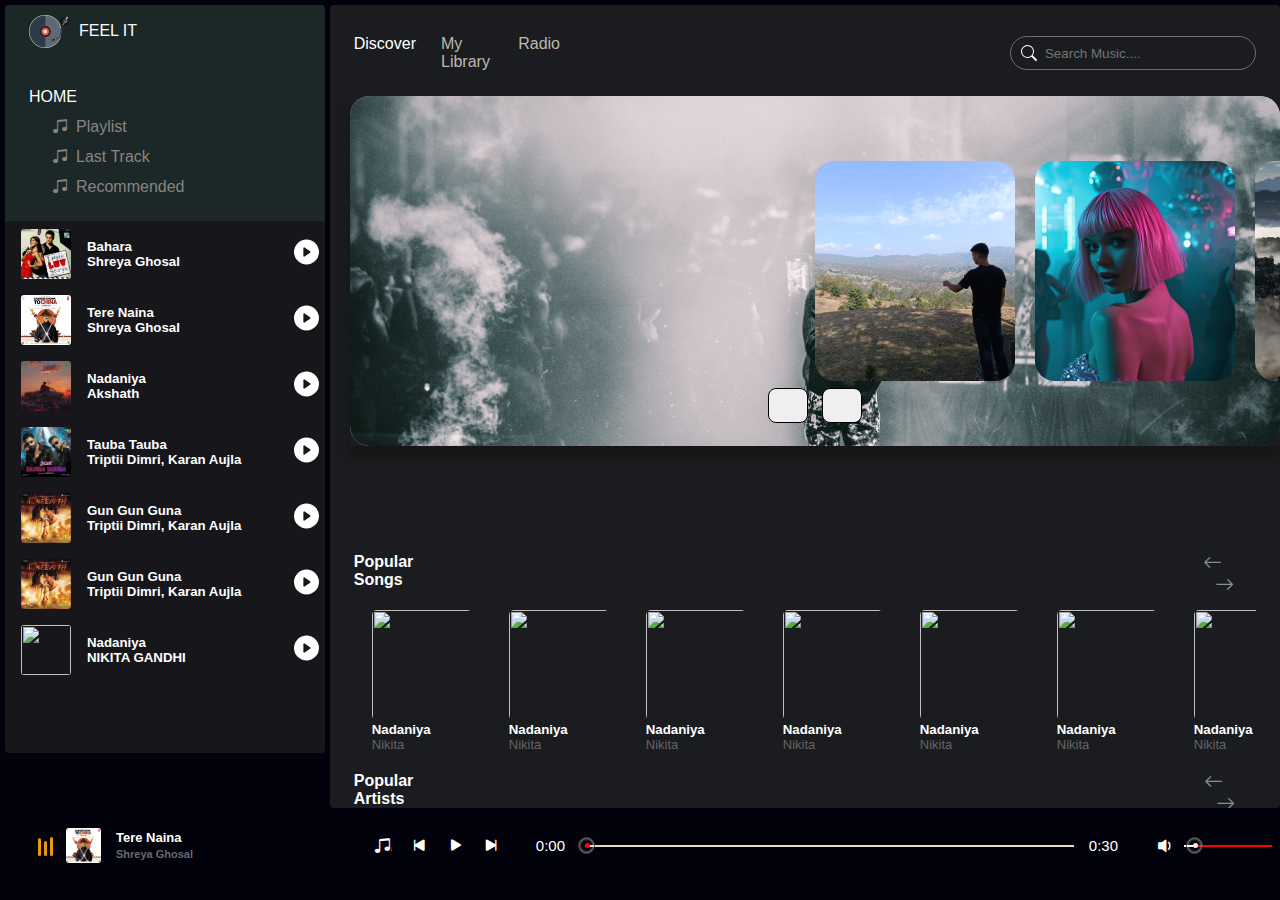
==== index.html @ e0304d20 "Changed basics to index" ====
<!DOCTYPE html>
<html lang="en">

<head>
    <meta charset="UTF-8">
    <meta name="viewport" content="width=device-width, initial-scale=1.0">
    <link rel="stylesheet" href="https://cdnjs.cloudflare.com/ajax/libs/font-awesome/6.4.0/css/all.min.css" integrity="sha512-iecdLmaskl7CVkqkXNQ/ZH/XLlvWZOJyj7Yy7tcenmpD1ypASozpmT/E0iPtmFIB46ZmdtAc9eNBvH0H/ZpiBw==" crossorigin="anonymous" referrerpolicy="no-referrer" />
    <link rel="stylesheet" href="https://cdn.jsdelivr.net/npm/bootstrap-icons@1.11.3/font/bootstrap-icons.min.css">
    <link rel="styleSheet" href="style.css">
    <link rel="styleSheet" href="utility.css">

    <title>Music</title>
</head>

<body>
    <header>
        <div class="left">
            <div class="logo">
                <ul>
                    <li><img src="logo.png">FEEL IT</li>
                </ul>

            </div>
            
            <h>HOME</h>
            <div class="Playlist">
                <h4><i class="bi bi-music-note-beamed "></i>Playlist</h4>
                <h4><i class="bi bi-music-note-beamed "></i>Last Track</h4>
                <h4><i class="bi bi-music-note-beamed "></i>Recommended</h4>
            </div>
            <div class="Songs scroll">
                <li class="songItems">
                    <img
                    src="https://img.wynk.in/unsafe/220x220/filters:no_upscale():strip_exif():format(webp)/http://s3.ap-south-1.amazonaws.com/wynk-music-cms/srch_universalmusic/00602465839722_20240517155724165/1715962822778/24UMGIM56452_T1_cvrart.jpg">
                    <h5>Nadaniya
                    <div class="Name">NIKITA GANDHI</div></h5>
                    <h4><img src="play.svg" class="invert hi" id="1"></h4>
                </li>

                <li class="songItems">
                    <img
                    src="https://img.wynk.in/unsafe/220x220/filters:no_upscale():strip_exif():format(webp)/http://s3-ap-south-1.amazonaws.com/wynk-music-cms/srch_universalmusic/music/update/00602448475596_20220826000727783/1661476851/srch_universalmusic_00602448475596-NGA3B2214021.jpg">
                    <h5>Calm Down
                    <div class="Name">Rema, Salena Gomez</div></h5>
                    <h4><img src="play.svg" class="invert hi" id="2"></h4>
                </li>

                <li class="songItems">
                    <img
                    src="https://img.wynk.in/unsafe/220x220/filters:no_upscale():strip_exif():format(webp)/http://s3.ap-south-1.amazonaws.com/wynk-music-cms/srch_universalmusic/00602465839722_20240517155724165/1715962822778/24UMGIM56452_T1_cvrart.jpg">
                    <h5>Nadaniya
                    <div class="Name">NIKITA GANDHI</div></h5>
                    <h4><img src="play.svg" class="invert hi"></h4>
                </li>

                <li class="songItems">
                    <img
                    src="https://img.wynk.in/unsafe/220x220/filters:no_upscale():strip_exif():format(webp)/http://s3.ap-south-1.amazonaws.com/wynk-music-cms/srch_universalmusic/00602465839722_20240517155724165/1715962822778/24UMGIM56452_T1_cvrart.jpg">
                    <h5>Nadaniya
                    <div class="Name">NIKITA GANDHI</div></h5>
                    <h4><img src="play.svg" class="invert hi"></h4>
                </li>

                <li class="songItems">
                    <img
                    src="https://img.wynk.in/unsafe/220x220/filters:no_upscale():strip_exif():format(webp)/http://s3.ap-south-1.amazonaws.com/wynk-music-cms/srch_universalmusic/00602465839722_20240517155724165/1715962822778/24UMGIM56452_T1_cvrart.jpg">
                    <h5>Nadaniya
                    <div class="Name">NIKITA GANDHI</div></h5>
                    <h4><img src="play.svg" class="invert hi"></h4>
                </li>

                <li class="songItems">
                    <img
                    src="https://img.wynk.in/unsafe/220x220/filters:no_upscale():strip_exif():format(webp)/http://s3.ap-south-1.amazonaws.com/wynk-music-cms/srch_universalmusic/00602465839722_20240517155724165/1715962822778/24UMGIM56452_T1_cvrart.jpg">
                    <h5>Nadaniya
                    <div class="Name">NIKITA GANDHI</div></h5>
                    <h4><img src="play.svg" class="invert hi"></h4>
                </li>

                <li class="songItems">
                    <img
                    src="https://img.wynk.in/unsafe/220x220/filters:no_upscale():strip_exif():format(webp)/http://s3.ap-south-1.amazonaws.com/wynk-music-cms/srch_universalmusic/00602465839722_20240517155724165/1715962822778/24UMGIM56452_T1_cvrart.jpg">
                    <h5>Nadaniya
                    <div class="Name">NIKITA GANDHI</div></h5>
                    <h4><img src="play.svg" class="invert hi"></h4>
                </li>

            </div>
        </div>


    


        <div class="right">
            <nav>
                <ul>
                    <li>Discover</li>
                    <li>My Library</li>
                    <li>Radio</li>
                </ul>
                <div class="search">
                    <img src="search.svg" class="invert">
                    <input type="text" placeholder="Search Music....">
                    <div class="search_results"> 
                        
                       
                    </div>
                </div>
            </nav>






            <div class="home_content">
                <div class="container">
                    <div class="slide">
            
                        <div class="item" style="background-image: url(./img/1.jpg);">
                            <div class="ep">
                                <div class="name">NF</div>
                                <div class="des"></div>
                                <button>Play</button>
                            </div>
                        </div>
            
                        <div class="item" style="background-image: url(./img/2.jpg);">
                            <div class="ep">
                                <div class="name">KR$NA</div>
                                <div class="des">Lorem ipsum dolor sit amet, conse.</div>
                                <button>See More</button>
                            </div>
                        </div>
            
                        <div class="item" style="background-image: url(./img/3.jpg);">
                            <div class="ep">
                                <div class="name">Kumaoni Songs</div>
                                <div class="des"></div>
                                <button>Play Now</button>
                            </div>
                        </div>
            
                        <div class="item" style="background-image: url(./img/4.jpg);">
                            <div class="ep">
                                <div class="name">PARTY SONGS</div>
                                <div class="des"></div>
                                <button>Play Now</button>
                            </div>
                        </div>
            
                        <div class="item" style="background-image: url(./img/5.jpg);">
                            <div class="ep">
                                <div class="name">GreenLand</div>
                                <div class="des">Lorem ipsum dolor sit amet, conse.</div>
                                <button>See More</button>
                            </div>
                        </div>
                    </div>
            
                    <div class="button">
                        <button class="prev"><i class="fa-solid fa-arrow-left"></i></button>
                        <button class="next"><i class="fa-solid fa-arrow-right"></i></button>
                    </div>
            
                </div>
                
            </div>




            <div class="popular">
                <div class="h4">
                    <h4>Popular Songs</h4>
                    <div class="btn">
                        <i class="bi bi-arrow-left" id="pop_left"></i>
                        <i class="bi bi-arrow-right" id="pop_right"></i>
                    </div>
                </div>



                <div class="popSongs">
                    <li class="songItem">
                        <div class="image_play">
                            <img src="https://img.wynk.in/unsafe/220x220/filters:no_upscale():strip_exif():format(webp)/http://s3.ap-south-1.amazonaws.com/wynk-music-cms/srch_universalmusic/00602465839722_20240517155724165/1715962822778/24UMGIM56452_T1_cvrart.jpg" class="img">
                            <img src="play.svg" id="2" class="bi">

                            
                        </div>
                        <h5>Nadaniya</h5>
                        <div class="subtitle">Nikita</div>
                    </li>

                    <li class="songItem">
                        <div class="image_play">
                            <img src="https://img.wynk.in/unsafe/220x220/filters:no_upscale():strip_exif():format(webp)/http://s3.ap-south-1.amazonaws.com/wynk-music-cms/srch_universalmusic/00602465839722_20240517155724165/1715962822778/24UMGIM56452_T1_cvrart.jpg" class="img">
                            <img src="play.svg" id="2" class="bi">

                            
                        </div>
                        <h5>Nadaniya</h5>
                        <div class="subtitle">Nikita</div>
                    </li>

                    <li class="songItem">
                        <div class="image_play">
                            <img src="https://img.wynk.in/unsafe/220x220/filters:no_upscale():strip_exif():format(webp)/http://s3.ap-south-1.amazonaws.com/wynk-music-cms/srch_universalmusic/00602465839722_20240517155724165/1715962822778/24UMGIM56452_T1_cvrart.jpg" class="img">
                            <img src="play.svg" id="2" class="bi">

                            
                        </div>
                        <h5>Nadaniya</h5>
                        <div class="subtitle">Nikita</div>
                    </li>

                   
                    <li class="songItem">
                        <div class="image_play">
                            <img src="https://img.wynk.in/unsafe/220x220/filters:no_upscale():strip_exif():format(webp)/http://s3.ap-south-1.amazonaws.com/wynk-music-cms/srch_universalmusic/00602465839722_20240517155724165/1715962822778/24UMGIM56452_T1_cvrart.jpg" class="img">
                            <img src="play.svg" id="2" class="bi">

                            
                        </div>
                        <h5>Nadaniya</h5>
                        <div class="subtitle">Nikita</div>
                    </li>

                    <li class="songItem">
                        <div class="image_play">
                            <img src="https://img.wynk.in/unsafe/220x220/filters:no_upscale():strip_exif():format(webp)/http://s3.ap-south-1.amazonaws.com/wynk-music-cms/srch_universalmusic/00602465839722_20240517155724165/1715962822778/24UMGIM56452_T1_cvrart.jpg" class="img">
                            <img src="play.svg" id="2" class="bi">

                            
                        </div>
                        <h5>Nadaniya</h5>
                        <div class="subtitle">Nikita</div>
                    </li>

                    <li class="songItem">
                        <div class="image_play">
                            <img src="https://img.wynk.in/unsafe/220x220/filters:no_upscale():strip_exif():format(webp)/http://s3.ap-south-1.amazonaws.com/wynk-music-cms/srch_universalmusic/00602465839722_20240517155724165/1715962822778/24UMGIM56452_T1_cvrart.jpg" class="img">
                            <img src="play.svg" id="2" class="bi">

                            
                        </div>
                        <h5>Nadaniya</h5>
                        <div class="subtitle">Nikita</div>
                    </li>
                    <li class="songItem">
                        <div class="image_play">
                            <img src="https://img.wynk.in/unsafe/220x220/filters:no_upscale():strip_exif():format(webp)/http://s3.ap-south-1.amazonaws.com/wynk-music-cms/srch_universalmusic/00602465839722_20240517155724165/1715962822778/24UMGIM56452_T1_cvrart.jpg" class="img">
                            <img src="play.svg" id="2" class="bi">

                            
                        </div>
                        <h5>Nadaniya</h5>
                        <div class="subtitle">Nikita</div>
                    </li>


                    <li class="songItem">
                        <div class="image_play">
                            <img src="https://img.wynk.in/unsafe/220x220/filters:no_upscale():strip_exif():format(webp)/http://s3.ap-south-1.amazonaws.com/wynk-music-cms/srch_universalmusic/00602465839722_20240517155724165/1715962822778/24UMGIM56452_T1_cvrart.jpg" class="img">
                            <img src="play.svg" id="2" class="bi">

                            
                        </div>
                        <h5>Nadaniya</h5>
                        <div class="subtitle">Nikita</div>
                    </li>
                    <li class="songItem">
                        <div class="image_play">
                            <img src="https://img.wynk.in/unsafe/220x220/filters:no_upscale():strip_exif():format(webp)/http://s3.ap-south-1.amazonaws.com/wynk-music-cms/srch_universalmusic/00602465839722_20240517155724165/1715962822778/24UMGIM56452_T1_cvrart.jpg" class="img">
                            <img src="play.svg" id="2" class="bi">

                            
                        </div>
                        <h5>Nadaniya</h5>
                        <div class="subtitle">Nikita</div>
                    </li>
                    <li class="songItem">
                        <div class="image_play">
                            <img src="https://img.wynk.in/unsafe/220x220/filters:no_upscale():strip_exif():format(webp)/http://s3.ap-south-1.amazonaws.com/wynk-music-cms/srch_universalmusic/00602465839722_20240517155724165/1715962822778/24UMGIM56452_T1_cvrart.jpg" class="img">
                            <img src="play.svg" id="2" class="bi">

                            
                        </div>
                        <h5>Nadaniya</h5>
                        <div class="subtitle">Nikita</div>
                    </li>
                    <li class="songItem">
                        <div class="image_play">
                            <img src="https://img.wynk.in/unsafe/220x220/filters:no_upscale():strip_exif():format(webp)/http://s3.ap-south-1.amazonaws.com/wynk-music-cms/srch_universalmusic/00602465839722_20240517155724165/1715962822778/24UMGIM56452_T1_cvrart.jpg" class="img">
                            <img src="play.svg" id="2" class="bi">

                            
                        </div>
                        <h5>Nadaniya</h5>
                        <div class="subtitle">Nikita</div>
                    </li>
                    <li class="songItem">
                        <div class="image_play">
                            <img src="https://img.wynk.in/unsafe/220x220/filters:no_upscale():strip_exif():format(webp)/http://s3.ap-south-1.amazonaws.com/wynk-music-cms/srch_universalmusic/00602465839722_20240517155724165/1715962822778/24UMGIM56452_T1_cvrart.jpg" class="img">
                            <img src="play.svg" id="2" class="bi">

                            
                        </div>
                        <h5>Nadaniya</h5>
                        <div class="subtitle">Nikita</div>
                    </li>
                    <li class="songItem">
                        <div class="image_play">
                            <img src="https://img.wynk.in/unsafe/220x220/filters:no_upscale():strip_exif():format(webp)/http://s3.ap-south-1.amazonaws.com/wynk-music-cms/srch_universalmusic/00602465839722_20240517155724165/1715962822778/24UMGIM56452_T1_cvrart.jpg" class="img">
                            <img src="play.svg" id="2" class="bi">

                            
                        </div>
                        <h5>Nadaniya</h5>
                        <div class="subtitle">Nikita</div>
                    </li>
                    <li class="songItem">
                        <div class="image_play">
                            <img src="https://img.wynk.in/unsafe/220x220/filters:no_upscale():strip_exif():format(webp)/http://s3.ap-south-1.amazonaws.com/wynk-music-cms/srch_universalmusic/00602465839722_20240517155724165/1715962822778/24UMGIM56452_T1_cvrart.jpg" class="img">
                            <img src="play.svg" id="2" class="bi">

                            
                        </div>
                        <h5>Nadaniya</h5>
                        <div class="subtitle">Nikita</div>
                    </li>
                    <li class="songItem">
                        <div class="image_play">
                            <img src="https://img.wynk.in/unsafe/220x220/filters:no_upscale():strip_exif():format(webp)/http://s3.ap-south-1.amazonaws.com/wynk-music-cms/srch_universalmusic/00602465839722_20240517155724165/1715962822778/24UMGIM56452_T1_cvrart.jpg" class="img">
                            <img src="play.svg" id="2" class="bi">

                            
                        </div>
                        <h5>Nadaniya</h5>
                        <div class="subtitle">Nikita</div>
                    </li>
                    <li class="songItem">
                        <div class="image_play">
                            <img src="https://img.wynk.in/unsafe/220x220/filters:no_upscale():strip_exif():format(webp)/http://s3.ap-south-1.amazonaws.com/wynk-music-cms/srch_universalmusic/00602465839722_20240517155724165/1715962822778/24UMGIM56452_T1_cvrart.jpg" class="img">
                            <img src="play.svg" id="2" class="bi">

                            
                        </div>
                        <h5>Nadaniya</h5>
                        <div class="subtitle">Nikita</div>
                    </li>
                    <li class="songItem">
                        <div class="image_play">
                            <img src="https://img.wynk.in/unsafe/220x220/filters:no_upscale():strip_exif():format(webp)/http://s3.ap-south-1.amazonaws.com/wynk-music-cms/srch_universalmusic/00602465839722_20240517155724165/1715962822778/24UMGIM56452_T1_cvrart.jpg" class="img">
                            <img src="play.svg" id="2" class="bi">

                            
                        </div>
                        <h5>Nadaniya</h5>
                        <div class="subtitle">Nikita</div>
                    </li>
                    <li class="songItem">
                        <div class="image_play">
                            <img src="https://img.wynk.in/unsafe/220x220/filters:no_upscale():strip_exif():format(webp)/http://s3.ap-south-1.amazonaws.com/wynk-music-cms/srch_universalmusic/00602465839722_20240517155724165/1715962822778/24UMGIM56452_T1_cvrart.jpg" class="img">
                            <img src="play.svg" id="2" class="bi">

                            
                        </div>
                        <h5>Nadaniya</h5>
                        <div class="subtitle">Nikita</div>
                    </li>
                    <li class="songItem">
                        <div class="image_play">
                            <img src="https://img.wynk.in/unsafe/220x220/filters:no_upscale():strip_exif():format(webp)/http://s3.ap-south-1.amazonaws.com/wynk-music-cms/srch_universalmusic/00602465839722_20240517155724165/1715962822778/24UMGIM56452_T1_cvrart.jpg" class="img">
                            <img src="play.svg" id="2" class="bi">

                            
                        </div>
                        <h5>Nadaniya</h5>
                        <div class="subtitle">Nikita</div>
                    </li>
                    <li class="songItem">
                        <div class="image_play">
                            <img src="https://img.wynk.in/unsafe/220x220/filters:no_upscale():strip_exif():format(webp)/http://s3.ap-south-1.amazonaws.com/wynk-music-cms/srch_universalmusic/00602465839722_20240517155724165/1715962822778/24UMGIM56452_T1_cvrart.jpg" class="img">
                            <img src="play.svg" id="2" class="bi">

                            
                        </div>
                        <h5>Nadaniya</h5>
                        <div class="subtitle">Nikita</div>
                    </li>
                    <li class="songItem">
                        <div class="image_play">
                            <img src="https://img.wynk.in/unsafe/220x220/filters:no_upscale():strip_exif():format(webp)/http://s3.ap-south-1.amazonaws.com/wynk-music-cms/srch_universalmusic/00602465839722_20240517155724165/1715962822778/24UMGIM56452_T1_cvrart.jpg" class="img">
                            <img src="play.svg" id="2" class="bi">

                            
                        </div>
                        <h5>Nadaniya</h5>
                        <div class="subtitle">Nikita</div>
                    </li>
                    <li class="songItem">
                        <div class="image_play">
                            <img src="https://img.wynk.in/unsafe/220x220/filters:no_upscale():strip_exif():format(webp)/http://s3.ap-south-1.amazonaws.com/wynk-music-cms/srch_universalmusic/00602465839722_20240517155724165/1715962822778/24UMGIM56452_T1_cvrart.jpg" class="img">
                            <img src="play.svg" id="2" class="bi">

                            
                        </div>
                        <h5>Nadaniya</h5>
                        <div class="subtitle">Nikita</div>
                    </li>
                    

                   

                   
                </div>
            </div>


        <div class="artists">
            <div class="h4">
                <h4>Popular Artists</h4>
                <div class="btn">
                    <i class="bi bi-arrow-left" id="items_left"></i>
                    <i class="bi bi-arrow-right" id="items_right"></i>
                </div>
            </div>
            <div class="items">
                <li>
                    <a href="Arjit.html"><img src="https://a10.gaanacdn.com/gn_img/artists/Dk9KNk23Bx/k9KNqJJbBx/size_m_1716815348.webp"></a>
                    <h5>Arjit Singh</h5>
                </li>

                <li>
                    <a href="Shreya.html"><img src="https://a10.gaanacdn.com/gn_img/artists/10q3Z1K52r/10q3Z1K52r/size_m_1717411303.jpg"></a>
                    <h5>Shreya Ghoshal</h5>
                </li>

                <li>
                    <img src="https://a10.gaanacdn.com/gn_img/artists/BZgWoOW2d9/BZgWoOW2d9/size_m_1720183416.jpg"   >
                    <h5>Sunidhi </h5>
                </li>

                <li>
                    <img src="https://img.wynk.in/unsafe/248x248/filters:no_upscale():strip_exif():format(webp)/http://s3.ap-south-1.amazonaws.com/discovery-prod-zion/zion/1696452998645-KK.png"   >
                    <h5>KK</h5>
                </li>

                <li>
                    <img src="https://a10.gaanacdn.com/gn_img/artists/21GWwrR3pk/1GWwknpWpk/size_m_1714043257.jpg" >
                    <h5>Atif Aslam</h5>
                </li>

                <li>
                    <img src=https://img.wynk.in/unsafe/248x248/filters:no_upscale():strip_exif():format(webp)/http://s3.ap-south-1.amazonaws.com/discovery-prod-zion/zion/1696453099940-Nikhita_Gandhi.png>
                    <h5>Nikhita Gandhi</h5>
                </li>

                <li>
                    <img src="https://a10.gaanacdn.com/gn_img/artists/Dk9KNk23Bx/k9KNqJJbBx/size_m_1716815348.webp"   >
                    <h5>Arjit Singh</h5>
                </li>

                <li>
                    <img src="https://a10.gaanacdn.com/gn_img/artists/Dk9KNk23Bx/k9KNqJJbBx/size_m_1716815348.webp"   >
                    <h5>Arjit Singh</h5>
                </li>
                
            </div>
        </div>
        </div>
    </header>






    <div class="play">
        <div class="wave" id="wave">
            <div class="wave1"></div>
            <div class="wave1"></div>
            <div class="wave1"></div>
        </div>
        <img src="img/img2.jpg" id="poster">
        <h5 id="tittle">
            Tere Naina
            <div class="sub-tittle">Shreya Ghosal</div>
        </h5>
        <div class="icons">
            <i class="bi shuffle bi-music-note-beamed">next</i>
            <i class="bi bi-skip-start-fill"></i>
            <i class="bi bi-play-fill" id="master_play"></i>
            <i class="bi bi-skip-end-fill"></i>
        </div>
        <span id="currentStart">0:00</span>
        <div class="bar">
            <input type="range" id="seek" min="0" max="100">
            <div class="bar2" id="bar2"></div>
            <div class="dot" id="dot"></div>
        </div>
        <div id="currentEnd">0:30</div>
        <div class="vol_btn">
            <i class="bi bi-volume-down-fill" id="vol_icon"></i>
        </div>
        <div class="vol">
            <input type="range" min="0" max="100" id="vol">
            <div class="vol_bar" id="vol_bar"></div>
            <div class="dot" id="vol_dot"></div>

        </div>
    </div>
    
    <script src="script.js"></script>

</body>

</html>
---- style.css ----
header{
    width: 100%;
    height: 92%;
    display: flex;    
}

header .left{
    width: 25%;
    margin-left: 5px;
    margin-top: 5px;
    border-radius: 4px;
    height: 32%;
    background-color: rgb(28, 39, 39);
}



header .right{
    margin-top: 5px;
    margin-left: 5px;
    border-radius: 4px;  
    width: 75%;
    height: 97%;
    background-color: rgb(26, 28, 31);
    overflow-y: scroll;
}



header .left h{
    display: flex;
    color: white;
    font-weight: 500;
    margin: 40px 0 0 24px;
    
}



header .logo img{
    margin-left: 24px;
    width: 40px;   
}

.logo ul li{
    margin-top: 10px;
    gap: 10px;
    color: white;   
    display: flex;
    align-items: center;   
}

header .Playlist{
    margin-top: 0px;   
    margin-left: 35px;
}

.invert{
    filter: invert(1);
}

header .Playlist h4{
    margin: 12px;
    color: rgb(137, 132, 132);
    gap: 8px;
    display: flex;
    align-items: center;
    font-size: medium;
    font-weight: 400;
    cursor: pointer;
}

header .Playlist h4:hover{
    color: white;
}

header .left .Songs{
    margin-top: 25px;
    border-radius: 4px;   
    height: 201%;
    background-color: rgb(22, 22, 27);
    overflow-y: scroll;
}


header .Songs li{   
    position: relative;
    gap: 16px;
    list-style: none;
    padding: 6px;
    border-radius:3px ;
    color: white;
    align-items: center;
    cursor: pointer;
    display: flex;
}



header .Songs li:hover{
    background-color: rgb(41, 41, 50);
}

header .Songs .songItems  img{   
    margin-left: 10px;
    width: 50px;
    height: 50px;
    border-radius: 3px;   
}

header .Songs .songItems h5{
    overflow: hide;
    width: 210px;
       
}

header .Songs .songItems h4 img{
    width: 25px;   
}
 

.play{
    display: flex;
    align-items: center;
    padding: 0 8px;
    margin-left: 30px;
}

.play .wave{   
    height: 30px;
    padding-bottom: 5px;
    display: flex;
    align-items: flex-end;    
}

.play .wave .wave1{
    width: 3px;
    height: 18px;
    background-color: rgb(230, 152, 17);
    margin-right: 3px;
    animation: unset;
    border-radius: 6px;
}

.play .wave .wave1:nth-child(2){
    height: 15px;
    animation-delay: .2s;
    
}

.play .wave .wave1:nth-child(3){
    height: 19px;
    animation-delay: .3s;
}

@keyframes wave{
    0%{
       height: 10px; 
    }
    50%{
        height: 18px; 
     }
    100%{
        height: 5px; 
     }
}

/*Java script classes*/

.play .active .wave1{    
    animation: wave .5s linear infinite;
   
}

.play .active .wave1:nth-child(2){
    
    animation-delay: .2s;
    
}

.play .active .wave1:nth-child(3){
    
    animation-delay: .3s;
}

.play img{
    margin-left: 10px;
    width: 35px;
    height: 35px;
    border-radius: 3px;
}

.play h5{
    color: white;
    margin-left: 15px;   
    overflow: hidden;
    width: 180px;
    font-size: 13px;
    line-height: 17px;
    text-overflow: ellipsis;
    white-space: nowrap;
    
}

.play h5 .sub-tittle{
    color: rgb(104, 104, 108);
    font-size: 11px;
    text-overflow: ellipsis;
    white-space: nowrap;
    overflow: hidden;
}

header .right nav{
    display: flex;
    align-items: center;
    margin: auto;
    width: 95%;
    height: 7%;
    color: white;
    margin-top: 20px;
}

header .right nav ul{
    display: flex;
    list-style: none;
    gap: 25px;

}

header .right nav ul li{
    cursor: pointer;
    color: rgb(191, 184, 176);
    transition: .1s linear;
}

header .right nav ul li:hover{
    color: white;
}

header .right nav ul li:nth-child(1){
    color: white;
}

header .right nav .search{
    position: relative;
    margin-left: 450px;
    display: flex;
    align-items: center;
    width: 30%;
    height: 60%;
    border: 1px solid rgb(113, 108, 108);
    padding: 1px 10px;
    border-radius: 20px;
    gap: 8px;
}

header .right nav .search .search_results{
    position: absolute;
    margin-top: 240px;
    width: 98%;
    height: 200px;
    overflow-y: scroll;
    
    border-radius: 10px;
}

header .right nav .search .search_results::-webkit-scrollbar{
    display: none;
}

header .right nav .search .search_results .card{
    width: 100%;
    min-height: 45px;
    border-radius: 3px;
   
    background-color: rgb(113, 108, 108,.1);
    display: flex;
    align-items: center;
    margin-bottom: 5px;
    text-decoration: none;
}

header .right nav .search .search_results .card img{
    margin-left: 5px;
    width: 35px;
    height: 35px;
    border-radius: 3px;
}

header .right nav .search .search_results .card .content{
    width: 80%;
    height: 100%;
    font-size: 13px;
    font-weight: 600;
}

header .right nav .search .search_results .card .content .subtittle{
    color: rgb(142, 139, 136);
    font-size: 12px;
    font-weight: 500;
}

header .right nav .search input{
    background-color: rgb(26, 28, 31);;
    border: none;
    outline: none;
    color: white;
    width: 100%;
}



.popular {
    width: 95%;
    height: auto;
    padding-top: 5px;
    margin: auto;
   
}

.popular .h4{
    display: flex;
    gap: 82%
}

.popular .h4 h4{
    color: white;
}

.popular .h4 .bi{
    color: rgb(140, 140, 146);
    cursor: pointer;
    font-size: larger;
    font-weight: bolder;
    
}

.popular .h4 .bi:hover{
    color: white;
}

.popular .bi-arrow-right{
    margin-left: 12px;
}

.popSongs{
    width: 100%;
    height: 160px;
    display : flex;
    overflow: auto;
    scroll-behavior: smooth;
}

.popSongs::-webkit-scrollbar{
    display: none;
}

.popSongs li{
    min-width: 137px;
    height: 160px;
    list-style-type: none;
   
    transition: .3s linear;
    padding-top: 5px;
    padding: 18px;
    border-radius: 5px;
}

.popSongs li:hover{
    background-color: rgb(46, 44, 44);
}

.popSongs .image_play{
    position: relative;
    width: 100px;
    height: 100px;
    display: flex;
    align-items: center;
    justify-content: center;
}

.popSongs .image_play .img{
    width: 110%;
    height: 110%;
    border-radius: 5px;

}

.popSongs .image_play .bi{
    position: absolute;
    width: 30px;
    cursor: pointer;
    transition: .2s linear;
    opacity: 0;
}

.popSongs li:hover .image_play .bi{
    opacity: 1;
}

.popSongs h5{
    color : white;
    margin-top: 7px;   
    width: 98px;
    overflow: hidden;
    white-space: nowrap;
    text-overflow: ellipsis;
    
}

.popSongs .subtitle{
    color: rgb(103, 100, 100);  
    font-size: 13px;
    overflow: hidden;
    width: 98px;
    white-space: nowrap;
    text-overflow: ellipsis;
    
}



.artists{
    width: 95%;
    height: auto;
    margin: auto;
    margin-top: 15px;
}

.artists .h4{
    display: flex;
    gap: 82%
}

.artists .h4 h4{
    color: white;
}

.artists .h4 .bi{
    color: rgb(140, 140, 146);
    cursor: pointer;
    font-size: larger;
    font-weight: bolder;
    
}

.artists .h4 .bi:hover{
    color: white;
}

.artists .bi-arrow-right{
    margin-left: 12px;
}

.items{
    width: 100%;
    height: auto;
    display: flex;
   
    overflow: auto;
    scroll-behavior: smooth;
    margin-top:8px ;
}

.items::-webkit-scrollbar{
    display: none;

}

.items li{
    list-style: none;
    margin-right: 20px;
    cursor: pointer;
    padding: 5px;
    border-radius: 3px;
    
}

.items li:hover{
    background-color: rgb(46, 44, 44);
}

.items li img{
    border-radius: 50%;
    width: 100px;
    height: 100px;
}

.items li h5{
    color: rgb(103, 111, 111);
    margin: auto;
    width: 100px;
    height: 20px;
    overflow: hidden;
    white-space: nowrap;
    text-overflow: ellipsis;
    display: flex;
    justify-content: center;
}

.items li:hover  h5{
    color: white;
}

.icons{
    color: white;
    font-size: 20px;
    display: flex;
    align-items: center;
    outline:none;
    margin-left: 100px;

}

.icons .bi{
    cursor: pointer;
    outline:none;
}

.icons .shuffle{
    font-size: 17px;
    margin-right: 17px;
    width: 17.5px;
    overflow: hidden;
    display: flex;
    align-items: center;
}

.icons .bi:nth-child(3){
    padding: 1px 5px 0 7px;
    margin: 0 10px;

}

.play span{
    color: white;
    width: 45px;
    font-size: 15px;
}

#currentStart{
    margin-left: 35px;
}

.play .bar{
    position: relative;
    width: 45%;
    height: 2px;
    background-color: rgb(231, 219, 201);
    margin: 0px 15px 0px 10px;
}

.play .bar .bar2{
    position: absolute;
    background-color: rgb(232, 28, 13);
    width: 0%;
    height: 100%;
    top: 0;
    transition: .3s linear;

}

.play .bar .dot{
    position: absolute;
    width: 5px;
    height: 5px;
    background: red;
    border-radius: 50%;
    left: 0%;
    top: -1.5px;
    transition: .3s linear;
  
     

}

.play .bar .dot::before{
    content: '';
    position: absolute;
    width: 15px;
    height: 15px;
    border: 1px solid rgb(74, 69, 69);
    border-radius: 50%;
    left: -7px;
    top: -6.5px;
    box-shadow: inset 0px 0px 3px white;
}

.play .bar input{
    position: absolute;
    width: 100%;
    top: -7px;
    left: 0;
    cursor: pointer;
    z-index: 9999999999999999999999999999999999999999;
    opacity: 0;

}

#currentEnd{
    color: white;
    font-size: 15px;
    width: 40px;
}

.play .vol_btn{
    color: white;
    font-size: 22px;
    margin-left: 30px;
    
    margin-top: 3px;
}

.play .vol{
    position: relative;
    width: 100px;
    height: 2px;
    background: red;
    margin-left: 8px;
    
}

.play .vol input{
    position: absolute;
    width: 100%;
    cursor: pointer;
    z-index: 999999999999999999999999999;
    opacity: 0;
}

.play .vol .vol_bar{
    position: absolute;
    background: white;
    width: 10%;
    height: 100%;
    transition: .3s linear;



}

.play .vol .dot{
    position: absolute;
    width: 5px;
    height: 5px;
    background: rgb(245, 242, 242);
    border-radius: 50%;
    left: 10%;
    top: -1.5px;
    transition: .3s linear;
     

}

.play .vol .dot::before{
    content: '';
    position: absolute;
    width: 15px;
    height: 15px;
    border: 1px solid rgb(74, 69, 69);
    border-radius: 50%;
    left: -7px;
    top: -6.5px;
    box-shadow: inset 0px 0px 3px white;
}

.home_content {
    margin-top: 15px;
    margin-bottom: 10px;   
    width: 100%;
    height: 55%;    
      
    border-radius: 8px;
}


.home_content .container{
    position: relative;
    margin-left: 20px;
   

    
    width: 930px;
    height: 350px;
    background: rgb(26, 28, 31);
    box-shadow: 0 10px 10px rgb(23, 21, 21);
    
}

.container .slide .item{
    width: 200px;
    height: 220px;
    position: absolute;
    top: 50%;
  
    transform: translate(0, -50%);
    border-radius: 20px;
    background-position: 50% 50%;
    background-size: cover;
    display: inline-block;
    transition: 0.5s;
}

.slide .item:nth-child(1),
.slide .item:nth-child(2){
    top: 0;
    left: 0;
    transform: translate(0, 0);
    border-radius: 10;
    width: 100%;
    height: 100%;
}


.slide .item:nth-child(3){
    left: 50%;
}
.slide .item:nth-child(4){
    left: calc(50% + 220px);
}
.slide .item:nth-child(5){
    left: calc(50% + 440px);
}

/* here n = 0, 1, 2, 3,... */
.slide .item:nth-child(n + 6){
    left: calc(50% + 660px);
    opacity: 0;
}



.item .ep{
    position: absolute;
    top: 50%;
    left: 100px;
    width: 350px;
    text-align: left;
    color: #eee;
    transform: translate(0, -50%);
    font-family: system-ui;
    display: none;
}


.slide .item:nth-child(2) .ep{
    display: block;
}


.ep .name{
    font-size: 40px;
    text-transform: uppercase;
    font-weight: bold;
    opacity: 0;
    animation: animate 1s ease-in-out 1 forwards;
}

.ep .des{
    margin-top: 10px;
    margin-bottom: 20px;
    opacity: 0;
    animation: animate 1s ease-in-out 0.3s 1 forwards;
}

.ep button{
    padding: 10px 20px;
    border: none;
    cursor: pointer;
    opacity: 0;
    animation: animate 1s ease-in-out 0.6s 1 forwards;
}


@keyframes animate {
    from{
        opacity: 0;
        transform: translate(0, 100px);
        filter: blur(33px);
    }

    to{
        opacity: 1;
        transform: translate(0);
        filter: blur(0);
    }
}



.button{
    width: 100%;
    text-align: center;
    position: absolute;
    bottom: 20px;
}

.button button{
    width: 40px;
    height: 35px;
    border-radius: 8px;
    border: none;
    cursor: pointer;
    margin: 0 5px;
    border: 1px solid #000;
    transition: 0.3s;
}

.button button:hover{
    background: #ababab;
    color: #fff;
}

.content {

    color: white;
    width: 95%;
    height: 50%;   
    margin: auto;
}

.ArtistsPlaylist{
    display: flex;
    width: 95%;
    height: 100%; 
}

.content h3{
    margin-left: 15px;
    margin-top: 10px;
}

.content .left_Art{
    margin-top: 20px;
    margin-left: 10px;
    width: 20%;   
    height: 70%;
  
}

.content .left_Art img{
    border-radius: 50%;
    width: 180px;
}

.content .right_Art{
    width: 40%;
    height: 90%;
   
    margin-left: 10px;
    overflow-y: scroll;
    background-color: rgb(27, 26, 25);
    border-radius: 8px;
}

.content .right_Art::-webkit-scrollbar{

    display: none;
}




header .art li{  
    margin-top: 10px; 
    position: relative;
    gap: 16px;
    list-style: none;
    padding: 6px;
    border-radius:3px ;
    color: white;
    align-items: center;
    cursor: pointer;
    display: flex;
}



header .art li:hover{
    background-color: rgb(41, 41, 50);
}

header .art .art_songs  img{   
    margin-left: 10px;
    width: 50px;
    height: 50px;
    border-radius: 3px;   
}

header .art .art_songs h5{
    overflow: hide;
    width: 210px;
       
}

header .art .art_songs h4 img{
    width: 25px;   
}

.left_Art h4{
    color: rgb(155, 153, 153);  
    margin-top: 5px;
    margin-left: 8px;
    justify-content: center;
    display: flex;   
    font-size: 14px;
    overflow: hidden;
    width: 155px;
    white-space: nowrap;
    text-overflow: ellipsis;

}





/*Login Style*/



body{
    background-color: rgb(18, 13, 13);
}

.left_login{
    margin-top: 5px;
    margin-left: 80px;
    position: relative;
    width: 30%;
    height: 700px;
    background: rgb(237, 232, 232);
    box-shadow: 5px 0px 2px rgb(232, 227, 227);
    border-radius: 5px;
    display: flex;
    align-items: center;
    justify-content: center;
}

.right_login{
    margin-top: 5px;
    margin-right: 80px;
    width: 70%;
    height: 700px;
    background-color: rgb(59, 58, 58);
    border-radius: 8px;
    

}

.left_login .content{
    color: black;
    width: 80%;
    height: auto;
    border: 1px solid black;
    padding: 25px 20px;
    background-color: rgb(232, 227, 227);
}

.left_login .content h3{
    margin-left: 0px;
}

.left_login .content .card{
    width: 100%;
    display: flex;
    align-items: flex-start;
    flex-direction: column;
    justify-content: center;
    margin-top: 20px;
     
}

.left_login .content .card label{
    font-size: 14px;
}

.left_login .content .card input{
    width: 93%;
    padding: 6px 10px;
    border: 1px solid rgb(160, 153, 153);
    background-color: rgb(235, 240, 244);
    margin-top: 5px;
}

.left_login .content .submit{
    margin-top: 20px;
    padding: 8px 20px;
    color: white;
    background-color: black;
    width: 100%;
    cursor: pointer;

}

.left_login .content .check{
    display: flex;
    align-items: center;
    margin-top: 10px;
}

.left_login .content .check span {
    margin-left: 5px;
    font-size: 13px;
}

.left_login .content p{
    margin-top: 90px;
    text-align: center;
    font-size: 14px;
    gap: 5px;
}
---- utility.css ----
.scroll{
    /* WebKit browsers (Chrome, Safari) */
::-webkit-scrollbar {
    width: 12px;  /* Width of the scrollbar */
}

::-webkit-scrollbar-track {
    background: #414141;  /* Track (background) */
}

::-webkit-scrollbar-thumb {
    background-color: rgb(249, 239, 239);  /* Scrollbar handle */
    border-radius: 10px;  /* Roundness of the handle */
    border: 2px solid #531111;  /* Padding around handle */
}

/* Firefox */
* {
    scrollbar-width: thin;  /* Thin scrollbar */
    scrollbar-color: rgb(44, 41, 41) #1c1616;  /* Handle and track */
}

/* Edge, Internet Explorer */
body {
    -ms-overflow-style: scrollbar;  /* Forces scrollbar in IE */
}

}

@import url('https://fonts.googleapis.com/css2?family=Poppins:ital,wght@0,100;0,200;0,300;0,400;0,500;0,600;0,700;0,800;0,900;1,100;1,200;1,300;1,400;1,500;1,600;1,700;1,800;1,900&family=Roboto:wght@700&family=Work+Sans:ital,wght@0,100..900;1,100..900&display=swap');

* {
    padding: 0;
    margin: 0;
    box-sizing: border-box;
    
    
}

body {
    font-family: 'Poppins' , sans-serif;
    width: 100%;
    height: 100vh;
    background-color: rgb(2, 2, 12);   
}
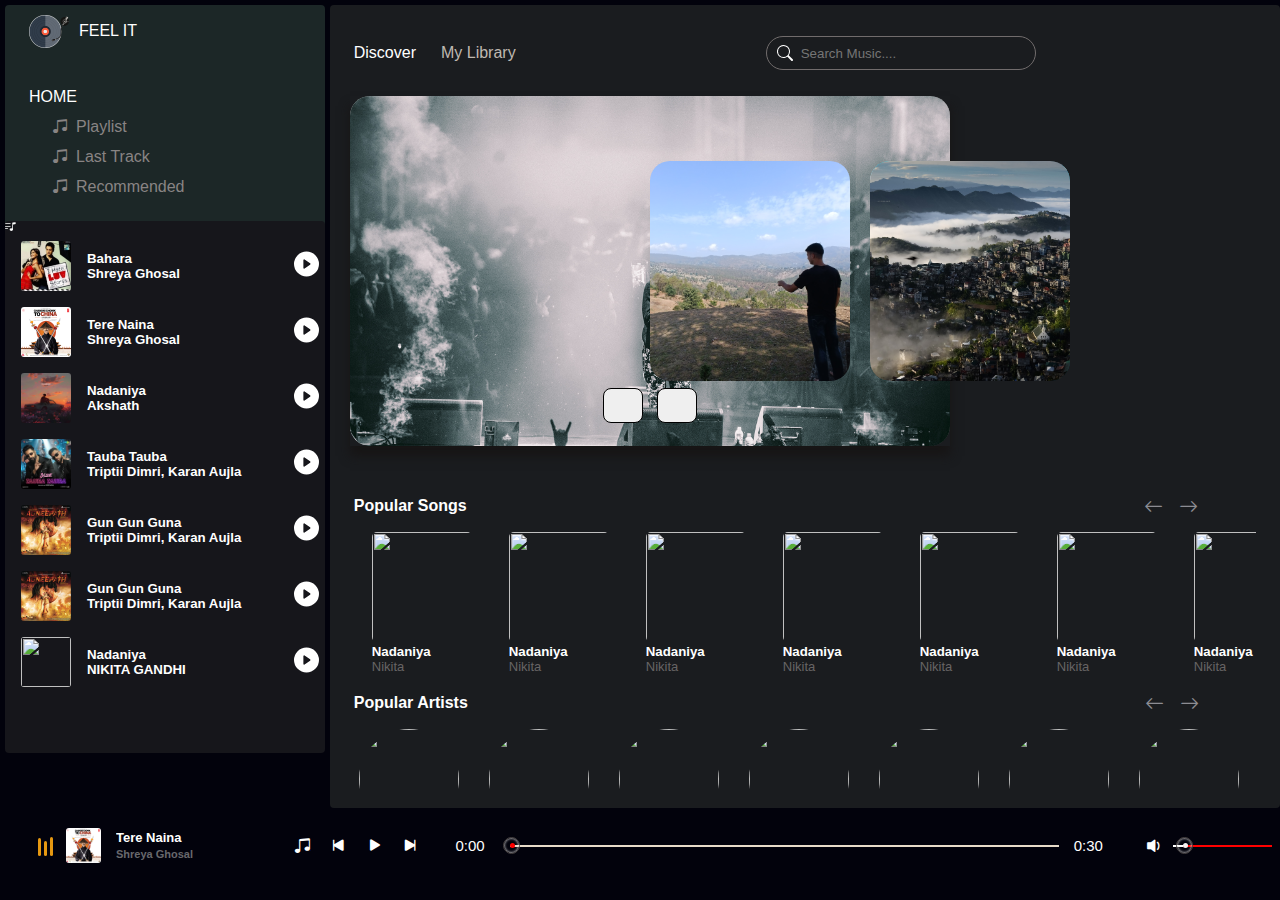
==== commit 11bbfc2d: "Responsive" ====
--- a/index.html
+++ b/index.html
@@ -7,6 +7,7 @@
     <link rel="stylesheet" href="https://cdnjs.cloudflare.com/ajax/libs/font-awesome/6.4.0/css/all.min.css" integrity="sha512-iecdLmaskl7CVkqkXNQ/ZH/XLlvWZOJyj7Yy7tcenmpD1ypASozpmT/E0iPtmFIB46ZmdtAc9eNBvH0H/ZpiBw==" crossorigin="anonymous" referrerpolicy="no-referrer" />
     <link rel="stylesheet" href="https://cdn.jsdelivr.net/npm/bootstrap-icons@1.11.3/font/bootstrap-icons.min.css">
     <link rel="styleSheet" href="style.css">
+    <link rel="styleSheet" href="response.css">
     <link rel="styleSheet" href="utility.css">
 
     <title>Music</title>
@@ -15,6 +16,8 @@
 <body>
     <header>
         <div class="left">
+            
+            
             <div class="logo">
                 <ul>
                     <li><img src="logo.png">FEEL IT</li>
@@ -29,6 +32,7 @@
                 <h4><i class="bi bi-music-note-beamed "></i>Recommended</h4>
             </div>
             <div class="Songs scroll">
+                <h6 id="menu_list"><i class="bi bi-music-note-list invert"></i></h6>
                 <li class="songItems">
                     <img
                     src="https://img.wynk.in/unsafe/220x220/filters:no_upscale():strip_exif():format(webp)/http://s3.ap-south-1.amazonaws.com/wynk-music-cms/srch_universalmusic/00602465839722_20240517155724165/1715962822778/24UMGIM56452_T1_cvrart.jpg">
@@ -97,7 +101,6 @@
                 <ul>
                     <li>Discover</li>
                     <li>My Library</li>
-                    <li>Radio</li>
                 </ul>
                 <div class="search">
                     <img src="search.svg" class="invert">
--- a/style.css
+++ b/style.css
@@ -677,11 +677,9 @@
 
 .home_content .container{
     position: relative;
-    margin-left: 20px;
-   
-
-    
-    width: 930px;
+    margin-left: 30px;
+    
+    width: 910px;
     height: 350px;
     background: rgb(26, 28, 31);
     box-shadow: 0 10px 10px rgb(23, 21, 21);
--- a/response.css
+++ b/response.css
@@ -0,0 +1,142 @@
+@media screen and (max-width:1525px) {
+
+    header .right nav .search {
+        margin-left: 250px;
+        
+    }
+
+    .home_content {
+    
+        height: 48%;
+
+    }
+
+    .slide .item:nth-child(5){
+        left: calc(50% + 220px);
+    }
+    
+
+    .home_content .container {
+        margin-left: 20px;
+        width: 600px;
+    }
+
+    .ep .name {
+        font-size: 30px;
+    }
+
+    .popular .h4 {
+        gap: 75%;
+    }
+
+    .artists .h4 {
+       
+        gap: 75%;
+    }
+
+    .icons {
+        margin-left: 0px;
+    }
+
+    .content .right_Art {
+        width: 50%;
+        height: 90%;
+        margin-left: 60px;
+    }
+        
+    
+}
+
+@media screen and (max-width:1024px){
+    header .right {
+        position:absolute;
+        
+        width: 100%;
+        
+        
+    }
+    header .left{
+        width: 60%;
+        position: absolute;
+        z-index: 999;
+        transition: 1s linear;   
+    }
+
+    header .left .Songs {
+        height: 205%;
+    }
+
+
+    .slide .item:nth-child(1), .slide .item:nth-child(2) {
+        width: 100%;
+        height: 100%;
+    }
+
+    header .right nav .search {
+        margin-left: 60px;
+    }
+
+    .home_content .container {
+        margin-left: 0px;
+        width: 400px;
+        height: 300px;
+    }
+
+    .slide .item:nth-child(4){
+        left: calc(50% );
+        opacity: 0;
+    }
+
+    .slide .item:nth-child(3){
+        left: calc(50% );
+        opacity: 0;
+    }
+
+    .slide .item:nth-child(5){
+        left: calc(50% );
+        opacity: 0;
+    }
+
+    header .right nav .search {
+        width: 35%;
+        
+    }
+
+    .button {
+        bottom: 20px;
+    }
+
+    .popular .h4 {
+        gap: 50%;
+    }
+
+    .artists .h4 {
+       
+        gap: 50%;
+    }
+
+    .item .ep {
+        width: 280px;
+        
+    }
+
+    .home_content {
+        height: auto;
+    }
+
+    header .right {
+        height: 90%;   
+    }
+
+    .left .Songs h6{
+        position: absolute;
+        right: 0;
+        bottom: 10px;
+    }
+    
+
+
+
+        
+
+}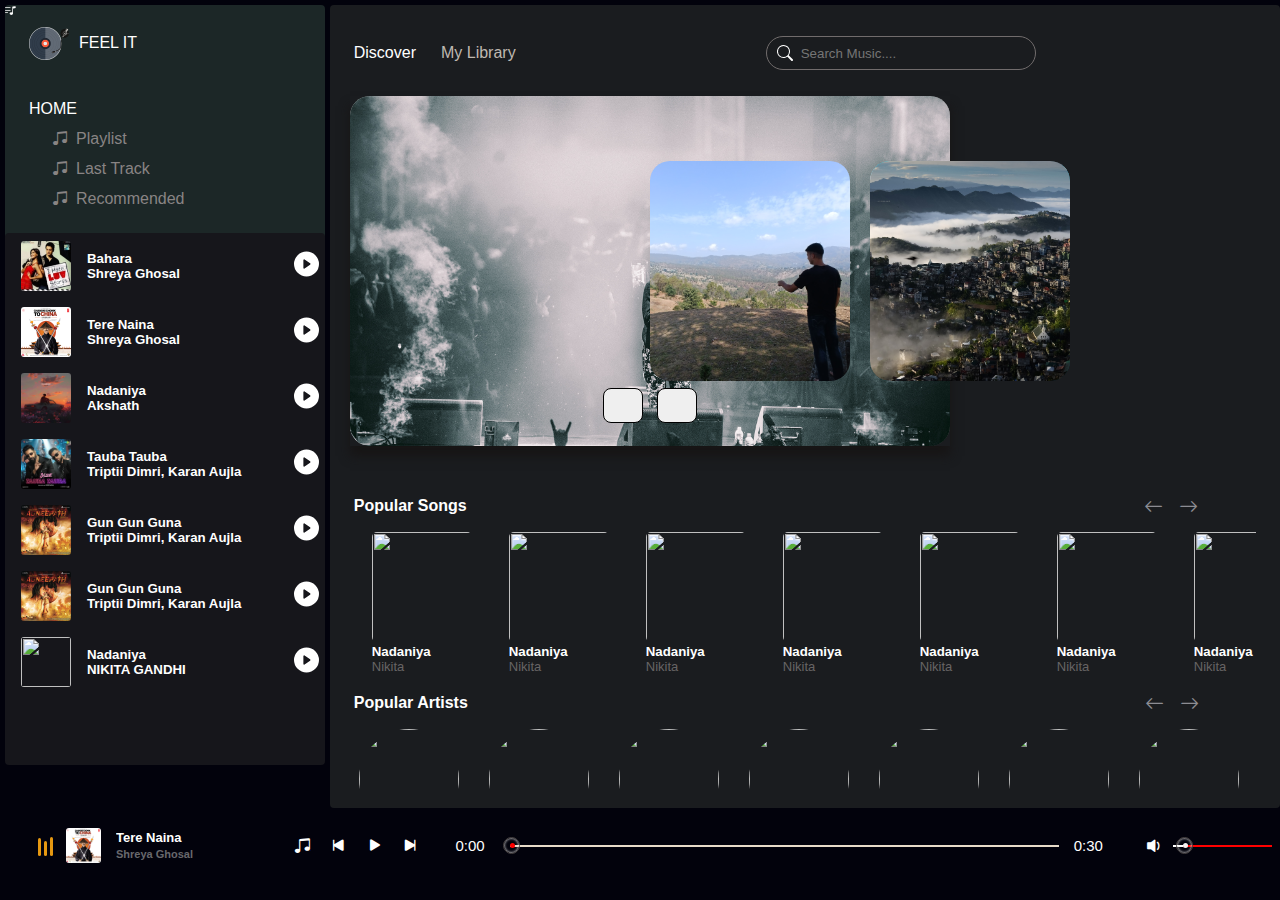
==== commit 559ba038: "Responsive" ====
--- a/index.html
+++ b/index.html
@@ -16,9 +16,11 @@
 <body>
     <header>
         <div class="left">
+            <h6 id="menu_list"><i class="bi bi-music-note-list invert"></i></h6>
             
             
             <div class="logo">
+                
                 <ul>
                     <li><img src="logo.png">FEEL IT</li>
                 </ul>
@@ -32,7 +34,7 @@
                 <h4><i class="bi bi-music-note-beamed "></i>Recommended</h4>
             </div>
             <div class="Songs scroll">
-                <h6 id="menu_list"><i class="bi bi-music-note-list invert"></i></h6>
+                
                 <li class="songItems">
                     <img
                     src="https://img.wynk.in/unsafe/220x220/filters:no_upscale():strip_exif():format(webp)/http://s3.ap-south-1.amazonaws.com/wynk-music-cms/srch_universalmusic/00602465839722_20240517155724165/1715962822778/24UMGIM56452_T1_cvrart.jpg">
--- a/response.css
+++ b/response.css
@@ -59,7 +59,12 @@
         width: 60%;
         position: absolute;
         z-index: 999;
-        transition: 1s linear;   
+        transition: 1s linear; 
+        transform: translateX(-100%);  
+    }
+
+    header .left_active{
+        
     }
 
     header .left .Songs {
@@ -128,11 +133,23 @@
         height: 90%;   
     }
 
-    .left .Songs h6{
+    .left  h6{
         position: absolute;
-        right: 0;
+        right: -40px;
         bottom: 10px;
+        width: 40px;
+        height: 40px;
+        background-color: black;
+        border-radius: 0 10px 10px 0;
+        display: flex;
+        align-items: center;
+        justify-content: center;
+        font-size: 22px;
+        cursor: pointer;
+        transition: 1s linear;
     }
+
+    
     
 
 
